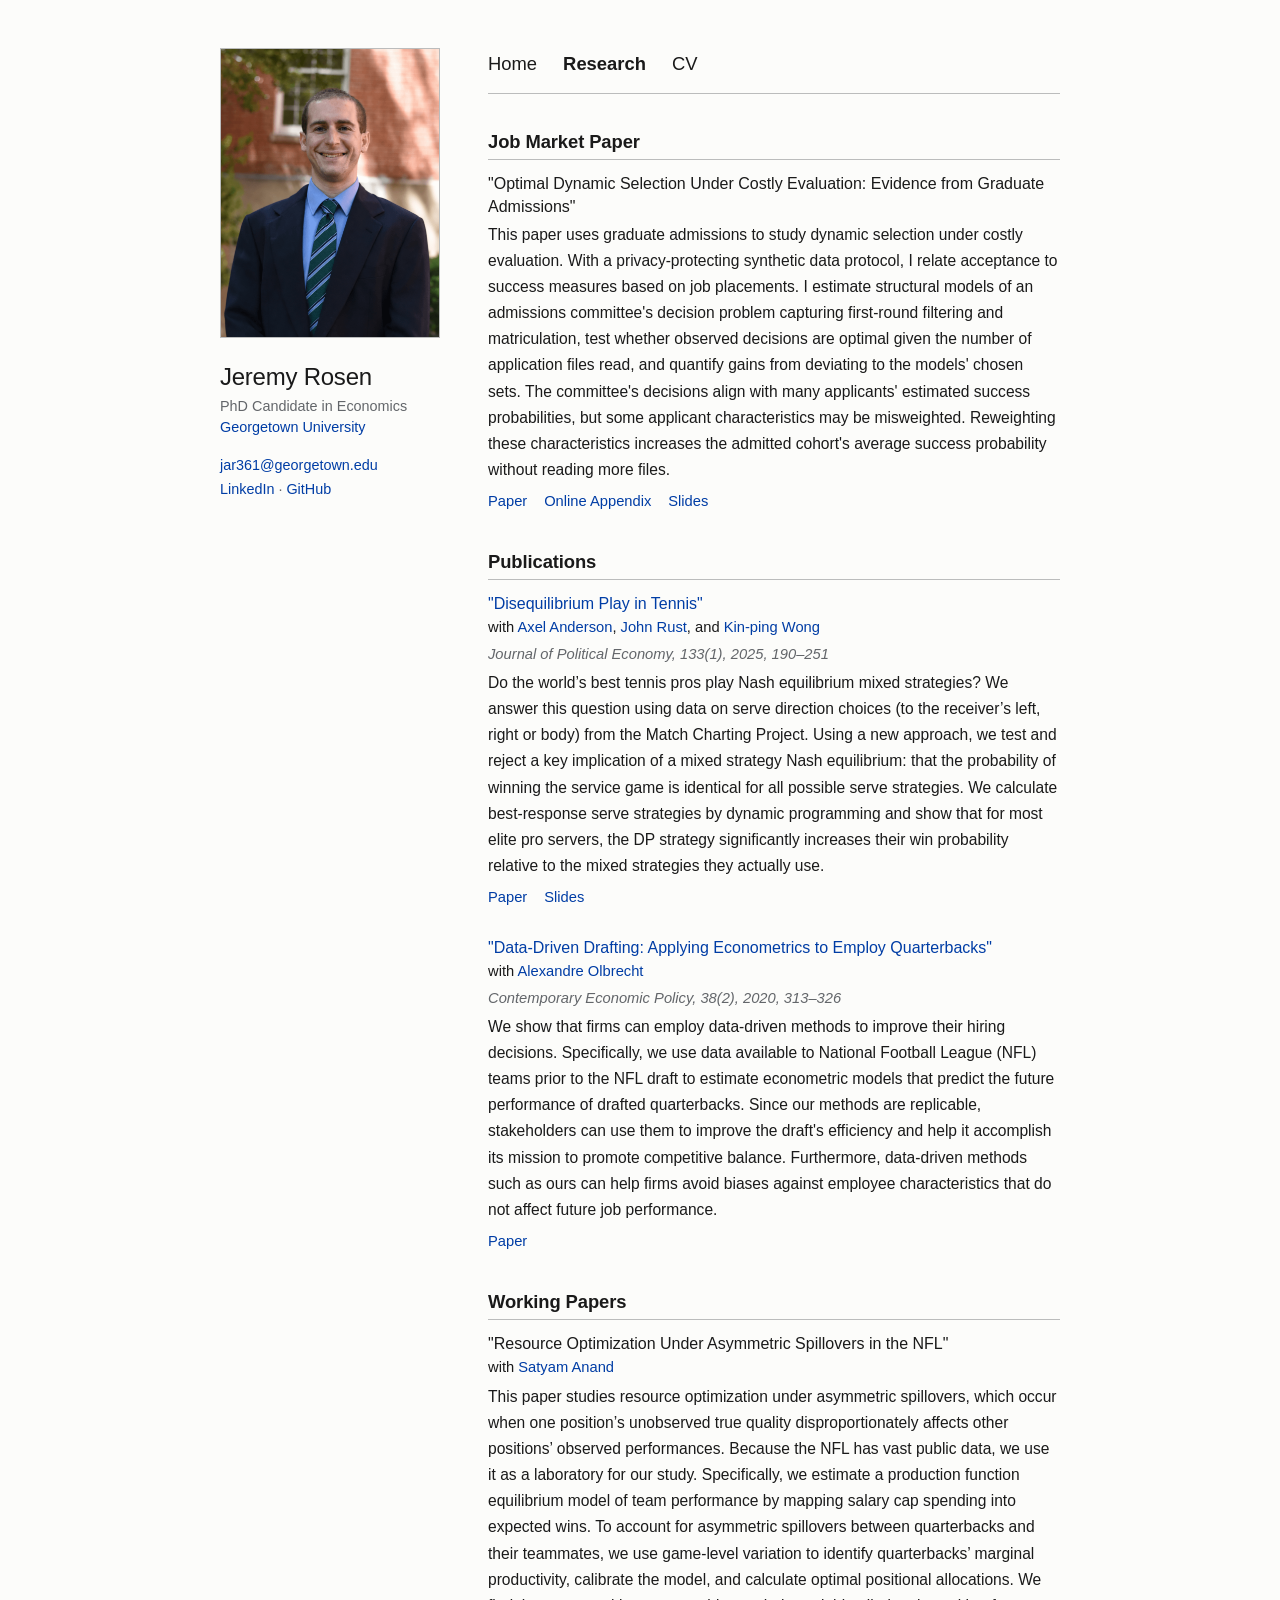
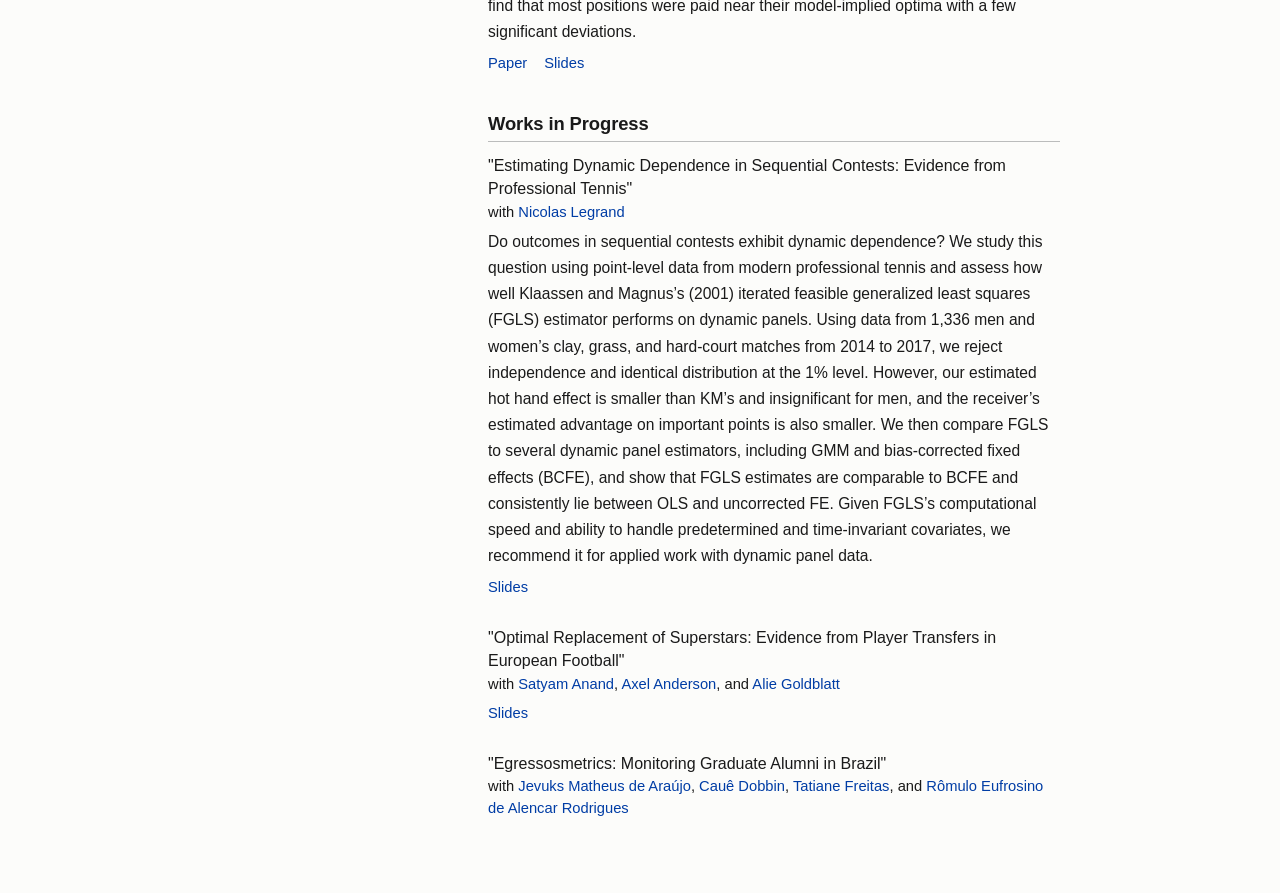
==== research.html @ 1e82fdbe "Update research.html" ====
<!DOCTYPE html>
<html lang="en">
<head>
    <meta charset="UTF-8">
    <meta name="viewport" content="width=device-width, initial-scale=1.0">

    <title>Research - Jeremy Rosen</title>
    <meta name="description" content="Research by Jeremy Rosen: job market paper, publications, working papers, and works in progress">
    <link rel="canonical" href="https://jeremyarosen.com/research.html">

    <meta property="og:type" content="website">
    <meta property="og:site_name" content="Jeremy A. Rosen">
    <meta property="og:title" content="Research - Jeremy Rosen">
    <meta property="og:description" content="Research by Jeremy Rosen: job market paper, publications, working papers, and works in progress">
    <meta property="og:url" content="https://jeremyarosen.com/research.html">
    <meta property="og:image" content="https://jeremyarosen.com/photo.png">

    <meta name="twitter:card" content="summary">
    <meta name="twitter:title" content="Research - Jeremy Rosen">
    <meta name="twitter:description" content="Research by Jeremy Rosen: job market paper, publications, working papers, and works in progress">
    <meta name="twitter:image" content="https://jeremyarosen.com/photo.png">

    <link rel="icon" href="/favicon.ico" sizes="any">
    <link rel="icon" type="image/png" sizes="512x512" href="/android-chrome-512x512.png">
    <link rel="icon" type="image/png" sizes="192x192" href="/android-chrome-192x192.png">
    <link rel="icon" type="image/png" sizes="32x32" href="/favicon-32x32.png">
    <link rel="icon" type="image/png" sizes="16x16" href="/favicon-16x16.png">
    <link rel="apple-touch-icon" sizes="180x180" href="/apple-touch-icon.png">
    <link rel="manifest" href="/site.webmanifest">
    <meta name="theme-color" content="#003DA5">

    <link rel="stylesheet" href="style.css">
</head>
<body>

<div class="wrapper">

    <!-- ═══ Sidebar ═══ -->
    <div class="sidebar">
        <img src="photo.png" alt="Jeremy Rosen">
        <div class="sidebar-text">
            <h1>Jeremy Rosen</h1>
            <div class="affiliation">
                PhD Candidate in Economics<br>
                <a href="https://econ.georgetown.edu/">Georgetown University</a>
            </div>
            <div class="contact">
                <a href="mailto:jar361@georgetown.edu">jar361@georgetown.edu</a><br>
                <a href="https://www.linkedin.com/in/jeremy-rosen/">LinkedIn</a> · <a href="https://github.com/JRTennis">GitHub</a>
            </div>
        </div>
    </div>

    <!-- ═══ Content ═══ -->
    <div class="content">

        <nav class="content-nav">
            <a href="index.html">Home</a>
            <a href="research.html" class="active">Research</a>
            <a href="cv.pdf">CV</a>
        </nav>

        <!-- Job Market Paper -->
        <h2>Job Market Paper</h2>
        <div class="paper">
            <div class="paper-title">"Optimal Dynamic Selection Under Costly Evaluation: Evidence from Graduate Admissions"</div>
            <p class="abstract">
                This paper uses graduate admissions to study dynamic selection under costly evaluation.
                With a privacy-protecting synthetic data protocol, I relate acceptance to success measures based on job placements.
                I estimate structural models of an admissions committee's decision problem capturing first-round filtering and matriculation, test whether observed decisions are optimal given the number of application files read, and quantify gains from deviating to the models' chosen sets.
                The committee's decisions align with many applicants' estimated success probabilities, but some applicant characteristics may be misweighted.
                Reweighting these characteristics increases the admitted cohort's average success probability without reading more files.
            </p>
            <div class="links">
                <a href="https://jeremyarosen.com/papers/grad_admissions_paper.pdf">Paper</a>
                <a href="https://jeremyarosen.com/papers/grad_admissions_online_appendix.pdf">Online Appendix</a>
                <a href="https://jeremyarosen.com/papers/grad_admissions_presentation.pdf">Slides</a>
            </div>
        </div>

        <!-- Publications -->
        <h2>Publications</h2>

        <div class="paper">
            <div class="paper-title"><a href="https://www.journals.uchicago.edu/doi/10.1086/732529">"Disequilibrium Play in Tennis"</a></div>
            <div class="coauthors">with <a href="https://sites.google.com/view/axel-anderson">Axel Anderson</a>, <a href="https://editorialexpress.com/jrust/">John Rust</a>, and <a href="https://kpjwong.weebly.com/">Kin-ping Wong</a></div>
            <div class="venue">Journal of Political Economy, 133(1), 2025, 190–251</div>
            <p class="abstract">
                Do the world’s best tennis pros play Nash equilibrium mixed strategies? We answer this
question using data on serve direction choices (to the receiver’s left, right or body) from
the Match Charting Project. Using a new approach, we test and reject a key implication
of a mixed strategy Nash equilibrium: that the probability of winning the service game is
identical for all possible serve strategies. We calculate best-response serve strategies by
dynamic programming and show that for most elite pro servers, the DP strategy significantly
increases their win probability relative to the mixed strategies they actually use.
            </p>
            <div class="links"><a href="https://jeremyarosen.com/papers/disequilibrium_play_in_tennis_full.pdf">Paper</a> <a href="https://jeremyarosen.com/papers/jeremyr_slides.pdf">Slides</a></div>
        </div>

        <div class="paper">
            <div class="paper-title"><a href="https://onlinelibrary.wiley.com/doi/abs/10.1111/coep.12454">"Data-Driven Drafting: Applying Econometrics to Employ Quarterbacks"</a></div>
            <div class="coauthors">with <a href="https://www.ramapo.edu/asb/faculty/alexandre-olbrecht/">Alexandre Olbrecht</a></div>
            <div class="venue">Contemporary Economic Policy, 38(2), 2020, 313–326</div>
            <p class="abstract">
                We show that firms can employ data-driven methods to improve their hiring
decisions. Specifically, we use data available to National Football League (NFL) teams
prior to the NFL draft to estimate econometric models that predict the future performance
of drafted quarterbacks. Since our methods are replicable, stakeholders can use them to
improve the draft's efficiency and help it accomplish its mission to promote competitive
balance. Furthermore, data-driven methods such as ours can help firms avoid biases
against employee characteristics that do not affect future job performance.
            </p>
            <div class="links"><a href="https://jeremyarosen.com/papers/rosen_olbrecht_2019_full.pdf">Paper</a></div>
        </div>

        <!-- Working Papers -->
        <h2>Working Papers</h2>

        <div class="paper">
            <div class="paper-title">"Resource Optimization Under Asymmetric Spillovers in the NFL"</div>
            <div class="coauthors">with <a href="https://gufaculty360.georgetown.edu/s/contact/0031Q00002aaInaQAE/satyam-anand">Satyam Anand</a></div>
            <p class="abstract">
                This paper studies resource optimization under asymmetric spillovers, which occur when one
position’s unobserved true quality disproportionately affects other positions’ observed performances. Because the NFL has vast public data, we use it as a laboratory for our study. Specifically, we estimate a production function equilibrium model of team performance by mapping
salary cap spending into expected wins. To account for asymmetric spillovers between quarterbacks and their teammates, we use game-level variation to identify quarterbacks’ marginal
productivity, calibrate the model, and calculate optimal positional allocations. We find that
most positions were paid near their model-implied optima with a few significant deviations.
            </p>
            <div class="links"><a href="https://jeremyarosen.com/papers/asymmetric_spillovers_paper.pdf">Paper</a> <a href="https://jeremyarosen.com/papers/asymmetric_spillovers_presentation.pdf">Slides</a></div>
        </div>

        <!-- Works in Progress -->
        <h2>Works in Progress</h2>

        <div class="paper">
            <div class="paper-title">"Estimating Dynamic Dependence in Sequential Contests: Evidence from Professional Tennis"</div>
            <div class="coauthors">with <a href="https://sites.google.com/view/nicolaslegrand/home?authuser=0">Nicolas Legrand</a></div>
            <p class="abstract">
                Do outcomes in sequential contests exhibit dynamic dependence? We study this question using point-level data from modern professional tennis and assess how well Klaassen and Magnus’s (2001) iterated feasible generalized least squares (FGLS) estimator performs on dynamic panels. Using data from 1,336 men and women’s clay, grass, and hard-court matches
from 2014 to 2017, we reject independence and identical distribution at the 1% level. However, our estimated hot hand effect is smaller than KM’s and insignificant for men, and the
receiver’s estimated advantage on important points is also smaller. We then compare FGLS to
several dynamic panel estimators, including GMM and bias-corrected fixed effects (BCFE),
and show that FGLS estimates are comparable to BCFE and consistently lie between OLS
and uncorrected FE. Given FGLS’s computational speed and ability to handle predetermined
and time-invariant covariates, we recommend it for applied work with dynamic panel data.
            </p>
            <div class="links"><a href="https://jeremyarosen.com/papers/hot_hand_presentation.pdf">Slides</a></div>
        </div>

        <div class="paper">
            <div class="paper-title">"Optimal Replacement of Superstars: Evidence from Player Transfers in European Football"</div>
            <div class="coauthors">with <a href="https://gufaculty360.georgetown.edu/s/contact/0031Q00002aaInaQAE/satyam-anand">Satyam Anand</a>, <a href="https://sites.google.com/view/axel-anderson">Axel Anderson</a>, and <a href="https://www.linkedin.com/in/alie-goldblatt-bb7a6a184/">Alie Goldblatt</a></div>
            <div class="links"><a href="https://jeremyarosen.com/papers/soccer_slides.pdf">Slides</a></div>
        </div>

        <div class="paper">
            <div class="paper-title">"Egressosmetrics: Monitoring Graduate Alumni in Brazil"</div>
            <div class="coauthors">with <a href="https://sites.google.com/academico.ufpb.br/prof-jevuks-araujo?usp=sharing">Jevuks Matheus de Araújo</a>, <a href="https://cauedobbin.com/">Cauê Dobbin</a>, <a href="https://sites.google.com/urca.br/prof-tatiane-freitas/presentation?authuser=0">Tatiane Freitas</a>, and <a href="http://lattes.cnpq.br/4922472733802502">Rômulo Eufrosino de Alencar Rodrigues</a></div>
        </div>

    </div>

</div>

</body>
</html>
---- style.css ----
/*
 * ─── CUSTOMIZE: Main settings ───
 */
:root {
    --link-color: #003DA5;        /* Georgetown Pantone 293 */
    --link-hover: #003DA5;
    --text-color: #1A1A1A;        
    --text-light: #1A1A1A;        
    --text-muted: #63666A;        /* Georgetown Cool Gray 10 */
    --border: #BBBCBC;            /* Georgetown Cool Gray 4 */
    --bg: #FCFCFA;                /* Georgetown Pantone 7527,  10% tint */
    --sidebar-width: 220px;
    --content-max: 620px;
    --gap: 3rem;
}

* { margin: 0; padding: 0; box-sizing: border-box; }

body {
    font-family: -apple-system, BlinkMacSystemFont, "Segoe UI", Roboto, "Helvetica Neue", Arial, sans-serif;
    font-size: 1rem;
    line-height: 1.72;
    color: var(--text-color);
    background: var(--bg);
    -webkit-font-smoothing: antialiased;
}

a {
    color: var(--link-color);
    text-decoration: none;
    border-bottom: 1px solid transparent;
    transition: border-color 0.15s ease;
}

a:hover {
    border-bottom-color: var(--link-color);
    color: var(--link-hover);
}

/* ─── Layout: sidebar + content ─── */
.wrapper {
    display: flex;
    gap: var(--gap);
    max-width: calc(var(--sidebar-width) + var(--gap) + var(--content-max));
    margin: 3rem auto;
    padding: 0 1.5rem;
}

/* ─── Sidebar ─── */
.sidebar {
    width: var(--sidebar-width);
    flex-shrink: 0;
    position: sticky;
    top: 2rem;
    align-self: flex-start;
}

.sidebar img {
    width: 100%;
    height: auto;
    border: 1px solid var(--border);
    margin-bottom: 1rem;
}

.sidebar h1 {
    font-size: 1.5rem;
    font-weight: normal;
    line-height: 1.25;
    margin-bottom: 0.25rem;
    letter-spacing: -0.01em;
}

.sidebar .affiliation {
    font-size: 0.9rem;
    color: var(--text-muted);
    margin-bottom: 1rem;
    line-height: 1.45;
}

.sidebar .contact {
    font-size: 0.9rem;
    color: var(--text-muted);
    line-height: 1.65;
    margin-bottom: 0;
}

.sidebar .contact a {
    border-bottom: none;
}

.sidebar .contact a:hover {
    border-bottom: 1px solid var(--link-color);
}

/* ─── Main content ─── */
.content {
    flex: 1;
    max-width: var(--content-max);
    min-width: 0;
}

/* ─── Content navigation ─── */
.content-nav {
    border-bottom: 1px solid var(--border);
    padding-bottom: 0.85rem;
    margin-bottom: 1.6rem;
}

.content-nav a {
    display: inline-block;
    margin-right: 1.35rem;
    font-size: 1.15rem;
    color: var(--text-light);
    border-bottom: none;
    transition: color 0.15s ease;
}

.content-nav a:hover {
    color: var(--link-color);
}

.content-nav a.active {
    color: var(--text-color);
    font-weight: bold;
}

.content-nav a:last-child {
    margin-right: 0;
}

/* ─── Section headings ─── */
.content h2 {
    font-size: 1.15rem;
    font-weight: bold;
    margin-top: 2.25rem;
    margin-bottom: 0.75rem;
    padding-bottom: 0.3rem;
    border-bottom: 1px solid var(--border);
    letter-spacing: -0.005em;
    line-height: 1.3;
}

.content h2:first-child {
    margin-top: 0;
}

/* ─── Intro text (home page) ─── */
.intro {
    font-size: 1rem;
    line-height: 1.78;
    color: var(--text-color);
}

.intro p {
    margin-bottom: 1.25rem;
}

.intro p:last-child {
    margin-bottom: 0;
}

/* ─── Papers ─── */
.paper {
    margin-bottom: 1.6rem;
}

.paper-title {
    font-weight: normal;
    font-size: 1rem;
    line-height: 1.45;
    margin-bottom: 0.1rem;
}

.paper .coauthors {
    font-size: 0.92rem;
    color: var(--text-light);
    margin-bottom: 0.35rem;
    line-height: 1.45;
}

.paper .venue {
    font-size: 0.92rem;
    color: var(--text-muted);
    font-style: italic;
    margin-bottom: 0.3rem;
    line-height: 1.45;
}

.paper .abstract {
    font-size: 0.975rem;
    color: var(--text-color);
    line-height: 1.68;
    margin-top: 0.2rem;
}

.paper .links {
    font-size: 0.92rem;
    margin-top: 0.35rem;
}

.paper .links a {
    margin-right: 0.8rem;
}

.paper .links a:last-child {
    margin-right: 0;
}

/* ─── Footer ─── */
.footer {
    font-size: 0.85rem;
    color: var(--text-muted);
    margin-top: 2.5rem;
    padding-top: 0.9rem;
    border-top: 1px solid var(--border);
}

/* ─── Mobile ─── */
@media (max-width: 700px) {
    .wrapper {
        flex-direction: column;
        gap: 1.5rem;
        margin: 1.5rem auto;
    }

    .sidebar {
        width: 100%;
        position: static;
        display: flex;
        flex-wrap: wrap;
        gap: 1rem;
        align-items: flex-start;
    }

    .sidebar img {
        width: 130px;
        margin-bottom: 0;
    }

    .sidebar .sidebar-text {
        flex: 1;
        min-width: 200px;
    }

    .content-nav {
        width: 100%;
        display: flex;
        gap: 1rem;
        flex-wrap: wrap;
        border-top: 1px solid var(--border);
        border-bottom: 1px solid var(--border);
        padding: 0.55rem 0;
        margin-bottom: 1.2rem;
    }

    .content-nav a {
        display: inline;
        margin-right: 0;
        font-size: 1.05rem;
    }
}
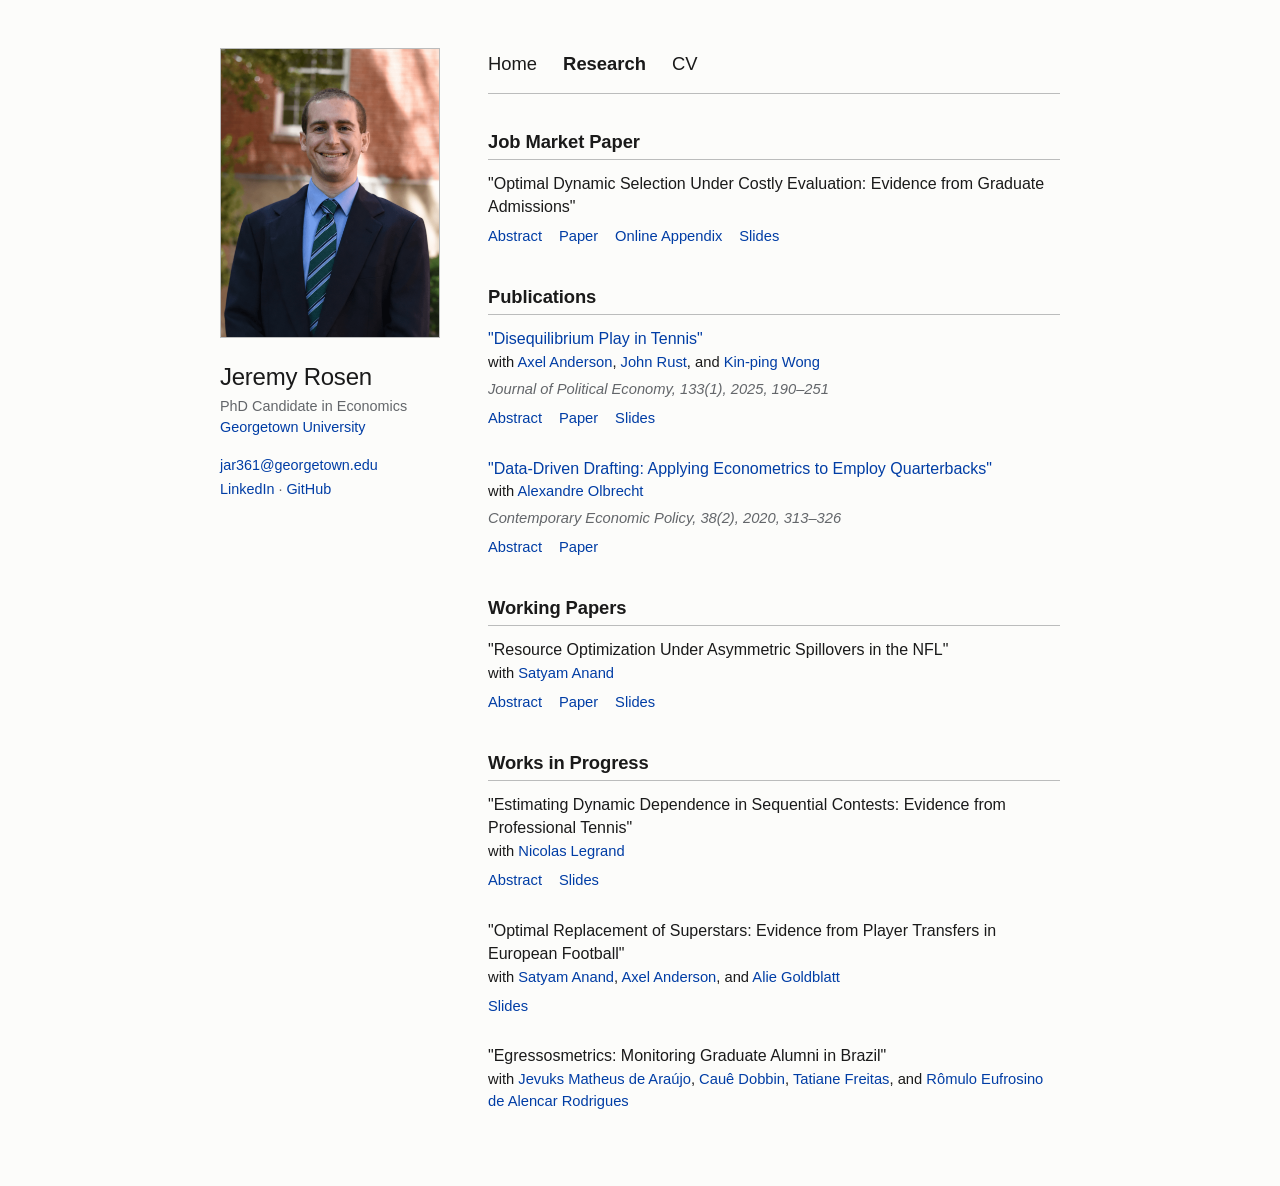
==== commit 6e266cbf: "Add files via upload" ====
--- a/research.html
+++ b/research.html
@@ -30,6 +30,14 @@
     <meta name="theme-color" content="#003DA5">
 
     <link rel="stylesheet" href="style.css">
+
+    <!-- Collapsible abstracts. Hidden only when JavaScript is available, so
+         the text still shows if scripts are blocked. Move to style.css if preferred. -->
+    <style>
+        .js .abstract { display: none; }
+        .js .abstract.is-open { display: block; }
+    </style>
+    <script>document.documentElement.classList.add('js');</script>
 </head>
 <body>
 
@@ -64,18 +72,19 @@
         <h2>Job Market Paper</h2>
         <div class="paper">
             <div class="paper-title">"Optimal Dynamic Selection Under Costly Evaluation: Evidence from Graduate Admissions"</div>
-            <p class="abstract">
+            <div class="links">
+                <a href="#jmp-abstract" class="abstract-toggle" aria-expanded="false" aria-controls="jmp-abstract">Abstract</a>
+                <a href="https://jeremyarosen.com/papers/grad_admissions_paper.pdf">Paper</a>
+                <a href="https://jeremyarosen.com/papers/grad_admissions_online_appendix.pdf">Online Appendix</a>
+                <a href="https://jeremyarosen.com/papers/grad_admissions_presentation.pdf">Slides</a>
+            </div>
+            <p class="abstract" id="jmp-abstract">
                 This paper uses graduate admissions to study dynamic selection under costly evaluation.
                 With a privacy-protecting synthetic data protocol, I relate acceptance to success measures based on job placements.
                 I estimate structural models of an admissions committee's decision problem capturing first-round filtering and matriculation, test whether observed decisions are optimal given the number of application files read, and quantify gains from deviating to the models' chosen sets.
                 The committee's decisions align with many applicants' estimated success probabilities, but some applicant characteristics may be misweighted.
                 Reweighting these characteristics increases the admitted cohort's average success probability without reading more files.
             </p>
-            <div class="links">
-                <a href="https://jeremyarosen.com/papers/grad_admissions_paper.pdf">Paper</a>
-                <a href="https://jeremyarosen.com/papers/grad_admissions_online_appendix.pdf">Online Appendix</a>
-                <a href="https://jeremyarosen.com/papers/grad_admissions_presentation.pdf">Slides</a>
-            </div>
         </div>
 
         <!-- Publications -->
@@ -85,7 +94,8 @@
             <div class="paper-title"><a href="https://www.journals.uchicago.edu/doi/10.1086/732529">"Disequilibrium Play in Tennis"</a></div>
             <div class="coauthors">with <a href="https://sites.google.com/view/axel-anderson">Axel Anderson</a>, <a href="https://editorialexpress.com/jrust/">John Rust</a>, and <a href="https://kpjwong.weebly.com/">Kin-ping Wong</a></div>
             <div class="venue">Journal of Political Economy, 133(1), 2025, 190–251</div>
-            <p class="abstract">
+            <div class="links"><a href="#tennis-abstract" class="abstract-toggle" aria-expanded="false" aria-controls="tennis-abstract">Abstract</a> <a href="https://jeremyarosen.com/papers/disequilibrium_play_in_tennis_full.pdf">Paper</a> <a href="https://jeremyarosen.com/papers/jeremyr_slides.pdf">Slides</a></div>
+            <p class="abstract" id="tennis-abstract">
                 Do the world’s best tennis pros play Nash equilibrium mixed strategies? We answer this
 question using data on serve direction choices (to the receiver’s left, right or body) from
 the Match Charting Project. Using a new approach, we test and reject a key implication
@@ -94,14 +104,14 @@
 dynamic programming and show that for most elite pro servers, the DP strategy significantly
 increases their win probability relative to the mixed strategies they actually use.
             </p>
-            <div class="links"><a href="https://jeremyarosen.com/papers/disequilibrium_play_in_tennis_full.pdf">Paper</a> <a href="https://jeremyarosen.com/papers/jeremyr_slides.pdf">Slides</a></div>
         </div>
 
         <div class="paper">
             <div class="paper-title"><a href="https://onlinelibrary.wiley.com/doi/abs/10.1111/coep.12454">"Data-Driven Drafting: Applying Econometrics to Employ Quarterbacks"</a></div>
             <div class="coauthors">with <a href="https://www.ramapo.edu/asb/faculty/alexandre-olbrecht/">Alexandre Olbrecht</a></div>
             <div class="venue">Contemporary Economic Policy, 38(2), 2020, 313–326</div>
-            <p class="abstract">
+            <div class="links"><a href="#drafting-abstract" class="abstract-toggle" aria-expanded="false" aria-controls="drafting-abstract">Abstract</a> <a href="https://jeremyarosen.com/papers/rosen_olbrecht_2019_full.pdf">Paper</a></div>
+            <p class="abstract" id="drafting-abstract">
                 We show that firms can employ data-driven methods to improve their hiring
 decisions. Specifically, we use data available to National Football League (NFL) teams
 prior to the NFL draft to estimate econometric models that predict the future performance
@@ -110,7 +120,6 @@
 balance. Furthermore, data-driven methods such as ours can help firms avoid biases
 against employee characteristics that do not affect future job performance.
             </p>
-            <div class="links"><a href="https://jeremyarosen.com/papers/rosen_olbrecht_2019_full.pdf">Paper</a></div>
         </div>
 
         <!-- Working Papers -->
@@ -119,14 +128,14 @@
         <div class="paper">
             <div class="paper-title">"Resource Optimization Under Asymmetric Spillovers in the NFL"</div>
             <div class="coauthors">with <a href="https://gufaculty360.georgetown.edu/s/contact/0031Q00002aaInaQAE/satyam-anand">Satyam Anand</a></div>
-            <p class="abstract">
+            <div class="links"><a href="#spillovers-abstract" class="abstract-toggle" aria-expanded="false" aria-controls="spillovers-abstract">Abstract</a> <a href="https://jeremyarosen.com/papers/asymmetric_spillovers_paper.pdf">Paper</a> <a href="https://jeremyarosen.com/papers/asymmetric_spillovers_presentation.pdf">Slides</a></div>
+            <p class="abstract" id="spillovers-abstract">
                 This paper studies resource optimization under asymmetric spillovers, which occur when one
 position’s unobserved true quality disproportionately affects other positions’ observed performances. Because the NFL has vast public data, we use it as a laboratory for our study. Specifically, we estimate a production function equilibrium model of team performance by mapping
 salary cap spending into expected wins. To account for asymmetric spillovers between quarterbacks and their teammates, we use game-level variation to identify quarterbacks’ marginal
 productivity, calibrate the model, and calculate optimal positional allocations. We find that
 most positions were paid near their model-implied optima with a few significant deviations.
             </p>
-            <div class="links"><a href="https://jeremyarosen.com/papers/asymmetric_spillovers_paper.pdf">Paper</a> <a href="https://jeremyarosen.com/papers/asymmetric_spillovers_presentation.pdf">Slides</a></div>
         </div>
 
         <!-- Works in Progress -->
@@ -135,7 +144,8 @@
         <div class="paper">
             <div class="paper-title">"Estimating Dynamic Dependence in Sequential Contests: Evidence from Professional Tennis"</div>
             <div class="coauthors">with <a href="https://sites.google.com/view/nicolaslegrand/home?authuser=0">Nicolas Legrand</a></div>
-            <p class="abstract">
+            <div class="links"><a href="#hot-hand-abstract" class="abstract-toggle" aria-expanded="false" aria-controls="hot-hand-abstract">Abstract</a> <a href="https://jeremyarosen.com/papers/hot_hand_presentation.pdf">Slides</a></div>
+            <p class="abstract" id="hot-hand-abstract">
                 Do outcomes in sequential contests exhibit dynamic dependence? We study this question using point-level data from modern professional tennis and assess how well Klaassen and Magnus’s (2001) iterated feasible generalized least squares (FGLS) estimator performs on dynamic panels. Using data from 1,336 men and women’s clay, grass, and hard-court matches
 from 2014 to 2017, we reject independence and identical distribution at the 1% level. However, our estimated hot hand effect is smaller than KM’s and insignificant for men, and the
 receiver’s estimated advantage on important points is also smaller. We then compare FGLS to
@@ -144,7 +154,6 @@
 and uncorrected FE. Given FGLS’s computational speed and ability to handle predetermined
 and time-invariant covariates, we recommend it for applied work with dynamic panel data.
             </p>
-            <div class="links"><a href="https://jeremyarosen.com/papers/hot_hand_presentation.pdf">Slides</a></div>
         </div>
 
         <div class="paper">
@@ -162,5 +171,18 @@
 
 </div>
 
+<script>
+    // "Abstract" links open and close the abstract directly below the link row.
+    document.addEventListener('click', function (e) {
+        var toggle = e.target.closest('.abstract-toggle');
+        if (!toggle) return;
+        e.preventDefault();
+        var abstract = document.getElementById(toggle.getAttribute('aria-controls'));
+        if (!abstract) return;
+        var open = abstract.classList.toggle('is-open');
+        toggle.setAttribute('aria-expanded', open ? 'true' : 'false');
+    });
+</script>
+
 </body>
 </html>
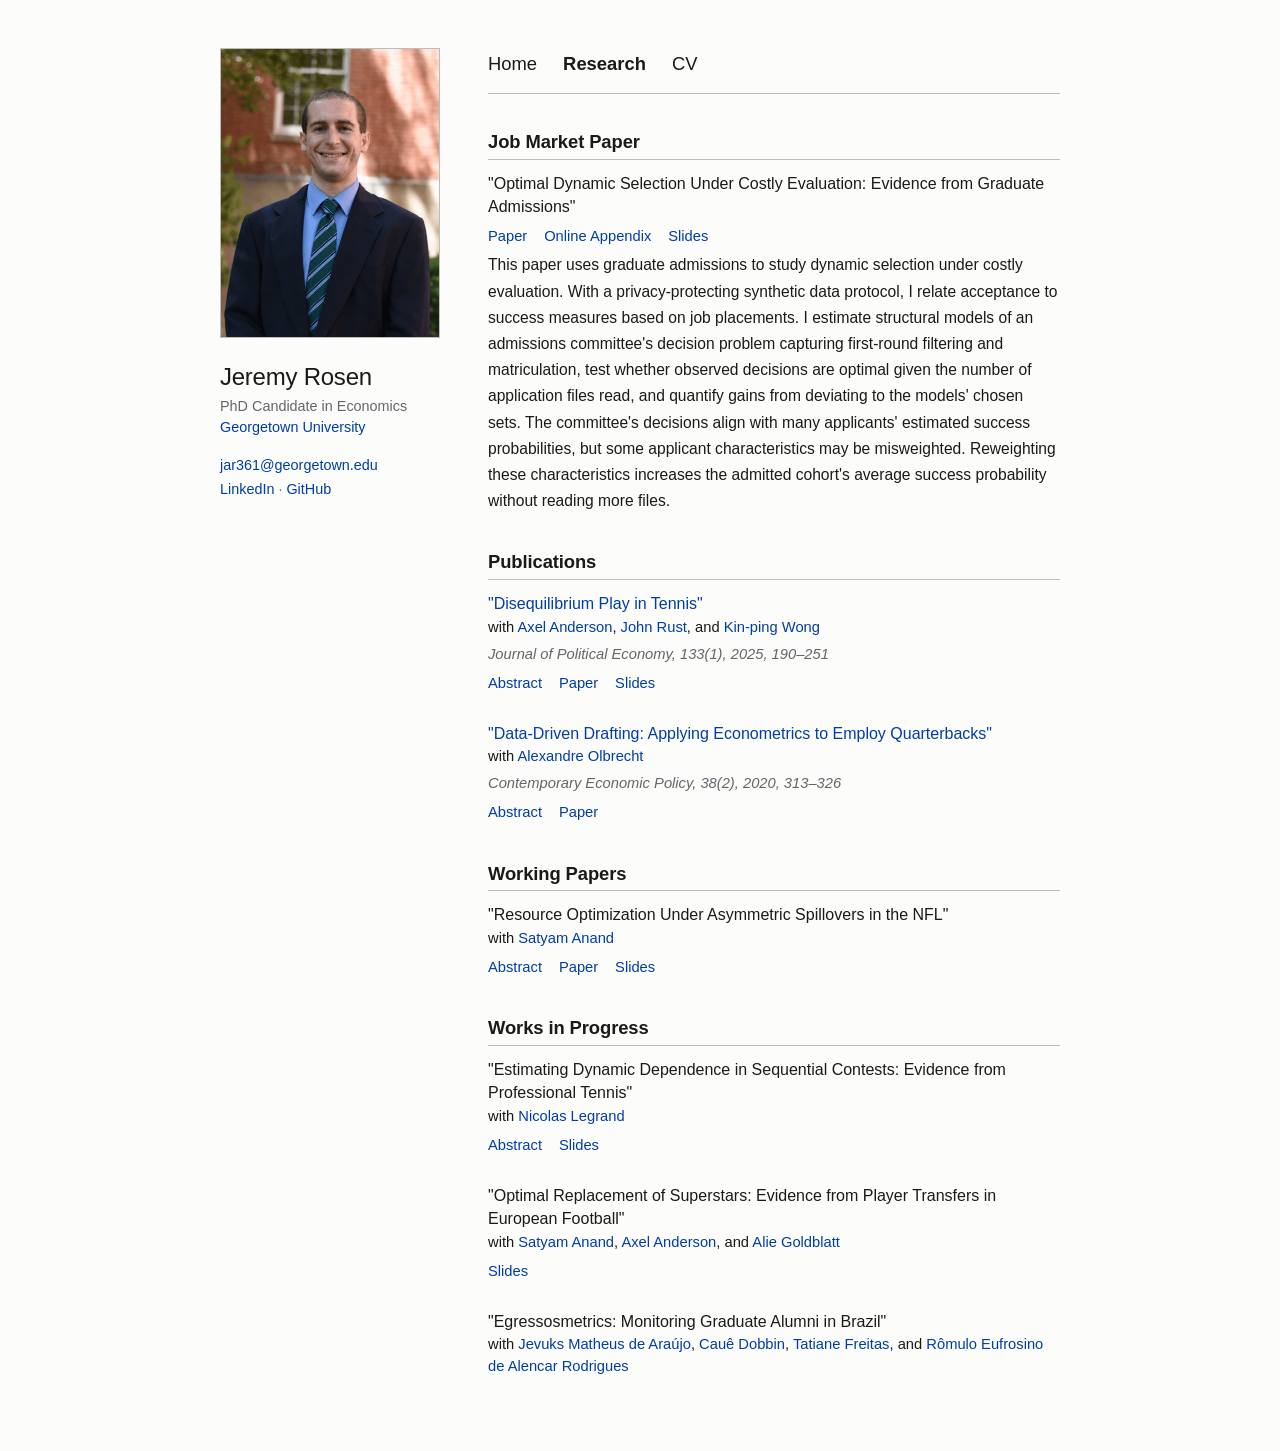
==== commit eafccb38: "Update research.html" ====
--- a/research.html
+++ b/research.html
@@ -73,12 +73,11 @@
         <div class="paper">
             <div class="paper-title">"Optimal Dynamic Selection Under Costly Evaluation: Evidence from Graduate Admissions"</div>
             <div class="links">
-                <a href="#jmp-abstract" class="abstract-toggle" aria-expanded="false" aria-controls="jmp-abstract">Abstract</a>
                 <a href="https://jeremyarosen.com/papers/grad_admissions_paper.pdf">Paper</a>
                 <a href="https://jeremyarosen.com/papers/grad_admissions_online_appendix.pdf">Online Appendix</a>
                 <a href="https://jeremyarosen.com/papers/grad_admissions_presentation.pdf">Slides</a>
             </div>
-            <p class="abstract" id="jmp-abstract">
+            <p class="abstract is-open">
                 This paper uses graduate admissions to study dynamic selection under costly evaluation.
                 With a privacy-protecting synthetic data protocol, I relate acceptance to success measures based on job placements.
                 I estimate structural models of an admissions committee's decision problem capturing first-round filtering and matriculation, test whether observed decisions are optimal given the number of application files read, and quantify gains from deviating to the models' chosen sets.
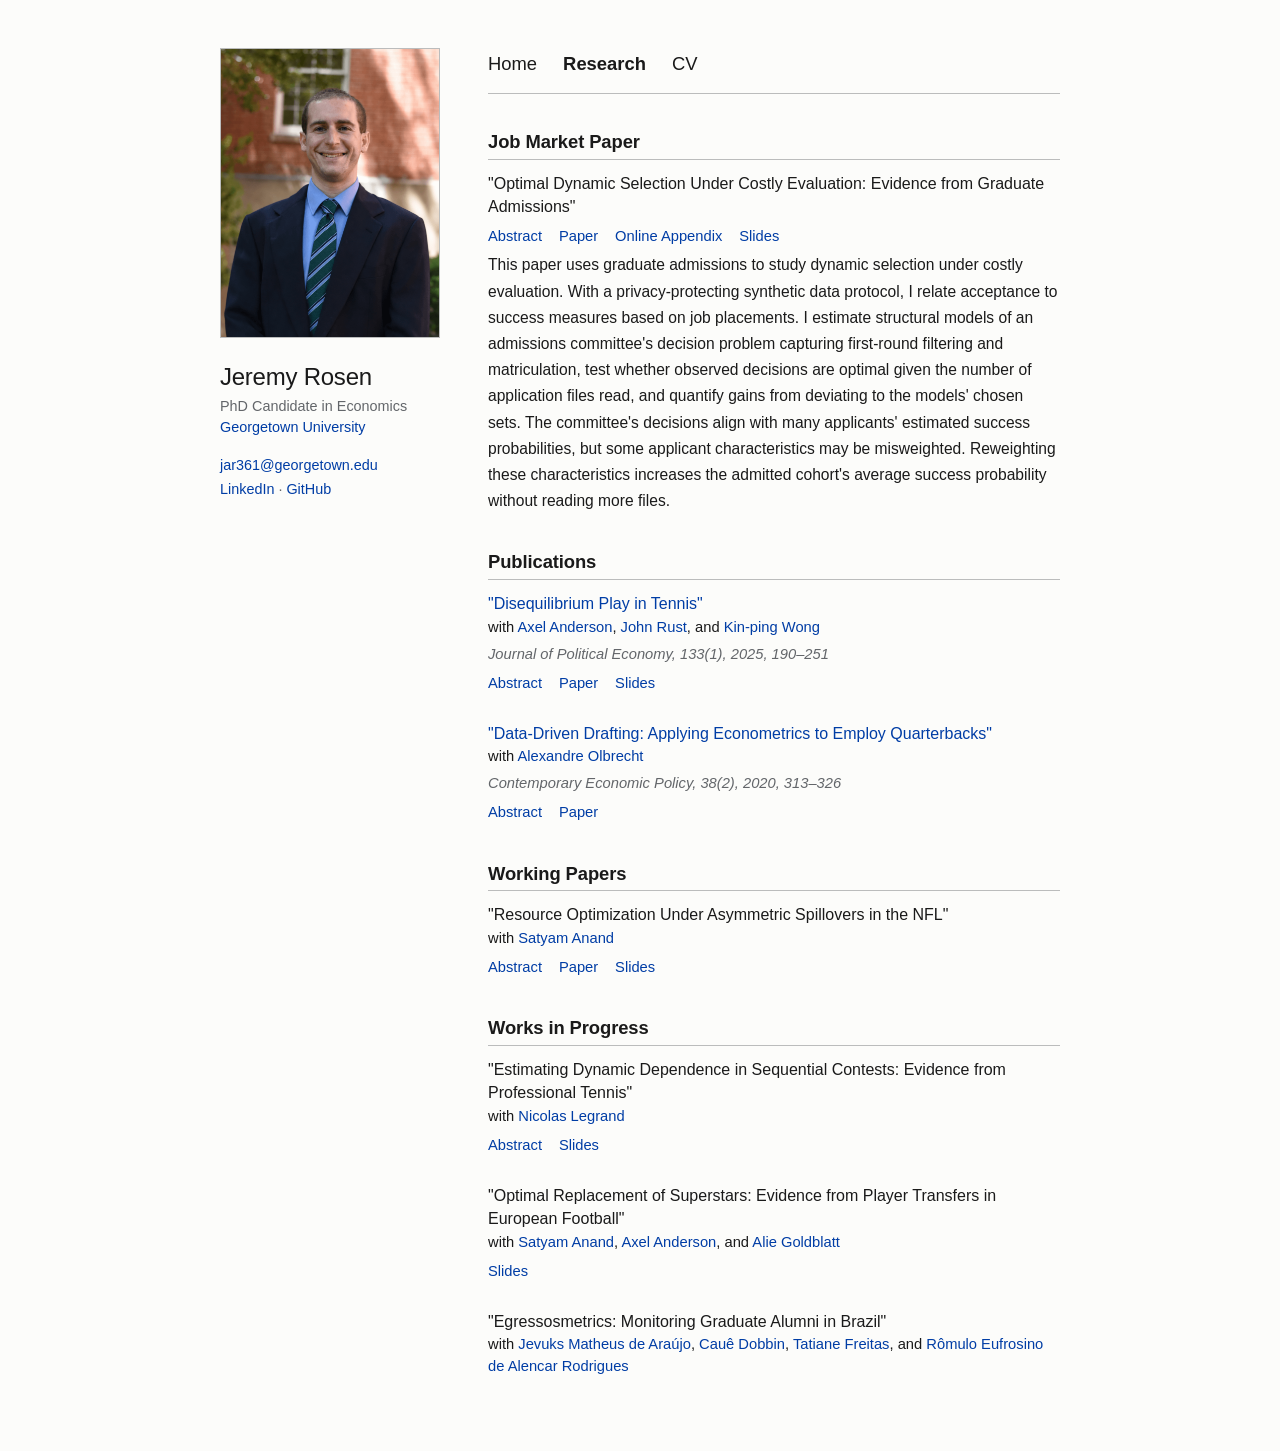
==== commit cc7b4870: "Update research.html" ====
--- a/research.html
+++ b/research.html
@@ -73,11 +73,12 @@
         <div class="paper">
             <div class="paper-title">"Optimal Dynamic Selection Under Costly Evaluation: Evidence from Graduate Admissions"</div>
             <div class="links">
+                <a href="#jmp-abstract" class="abstract-toggle" aria-expanded="true" aria-controls="jmp-abstract">Abstract</a>
                 <a href="https://jeremyarosen.com/papers/grad_admissions_paper.pdf">Paper</a>
                 <a href="https://jeremyarosen.com/papers/grad_admissions_online_appendix.pdf">Online Appendix</a>
                 <a href="https://jeremyarosen.com/papers/grad_admissions_presentation.pdf">Slides</a>
             </div>
-            <p class="abstract is-open">
+            <p class="abstract is-open" id="jmp-abstract">
                 This paper uses graduate admissions to study dynamic selection under costly evaluation.
                 With a privacy-protecting synthetic data protocol, I relate acceptance to success measures based on job placements.
                 I estimate structural models of an admissions committee's decision problem capturing first-round filtering and matriculation, test whether observed decisions are optimal given the number of application files read, and quantify gains from deviating to the models' chosen sets.
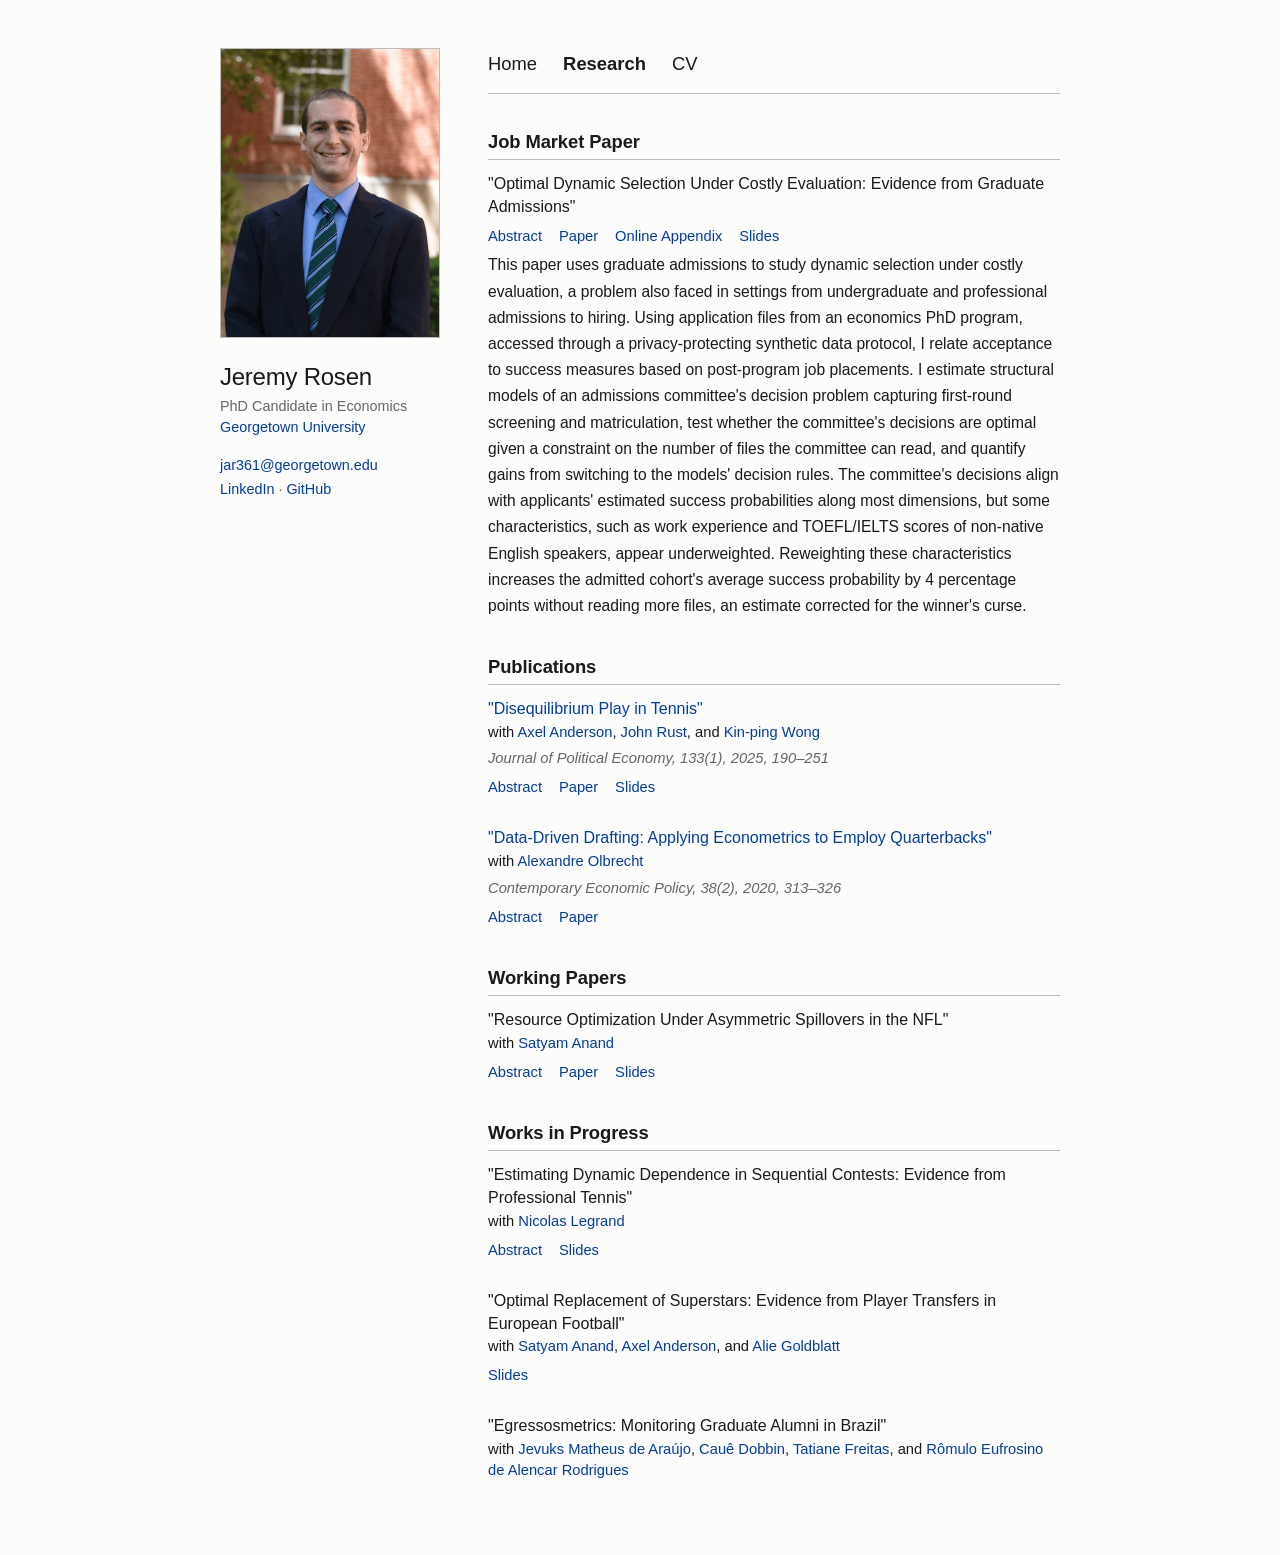
==== commit a834b7ea: "Update research.html" ====
--- a/research.html
+++ b/research.html
@@ -79,11 +79,11 @@
                 <a href="https://jeremyarosen.com/papers/grad_admissions_presentation.pdf">Slides</a>
             </div>
             <p class="abstract is-open" id="jmp-abstract">
-                This paper uses graduate admissions to study dynamic selection under costly evaluation.
-                With a privacy-protecting synthetic data protocol, I relate acceptance to success measures based on job placements.
-                I estimate structural models of an admissions committee's decision problem capturing first-round filtering and matriculation, test whether observed decisions are optimal given the number of application files read, and quantify gains from deviating to the models' chosen sets.
-                The committee's decisions align with many applicants' estimated success probabilities, but some applicant characteristics may be misweighted.
-                Reweighting these characteristics increases the admitted cohort's average success probability without reading more files.
+                This paper uses graduate admissions to study dynamic selection under costly evaluation, a problem also faced in settings from undergraduate and professional admissions to hiring.
+                Using application files from an economics PhD program, accessed through a privacy-protecting synthetic data protocol, I relate acceptance to success measures based on post-program job placements.
+                I estimate structural models of an admissions committee's decision problem capturing first-round screening and matriculation, test whether the committee's decisions are optimal given a constraint on the number of files the committee can read, and quantify gains from switching to the models' decision rules.
+                The committee's decisions align with applicants' estimated success probabilities along most dimensions, but some characteristics, such as work experience and TOEFL/IELTS scores of non-native English speakers, appear underweighted.
+                Reweighting these characteristics increases the admitted cohort's average success probability by 4 percentage points without reading more files, an estimate corrected for the winner's curse.
             </p>
         </div>
 
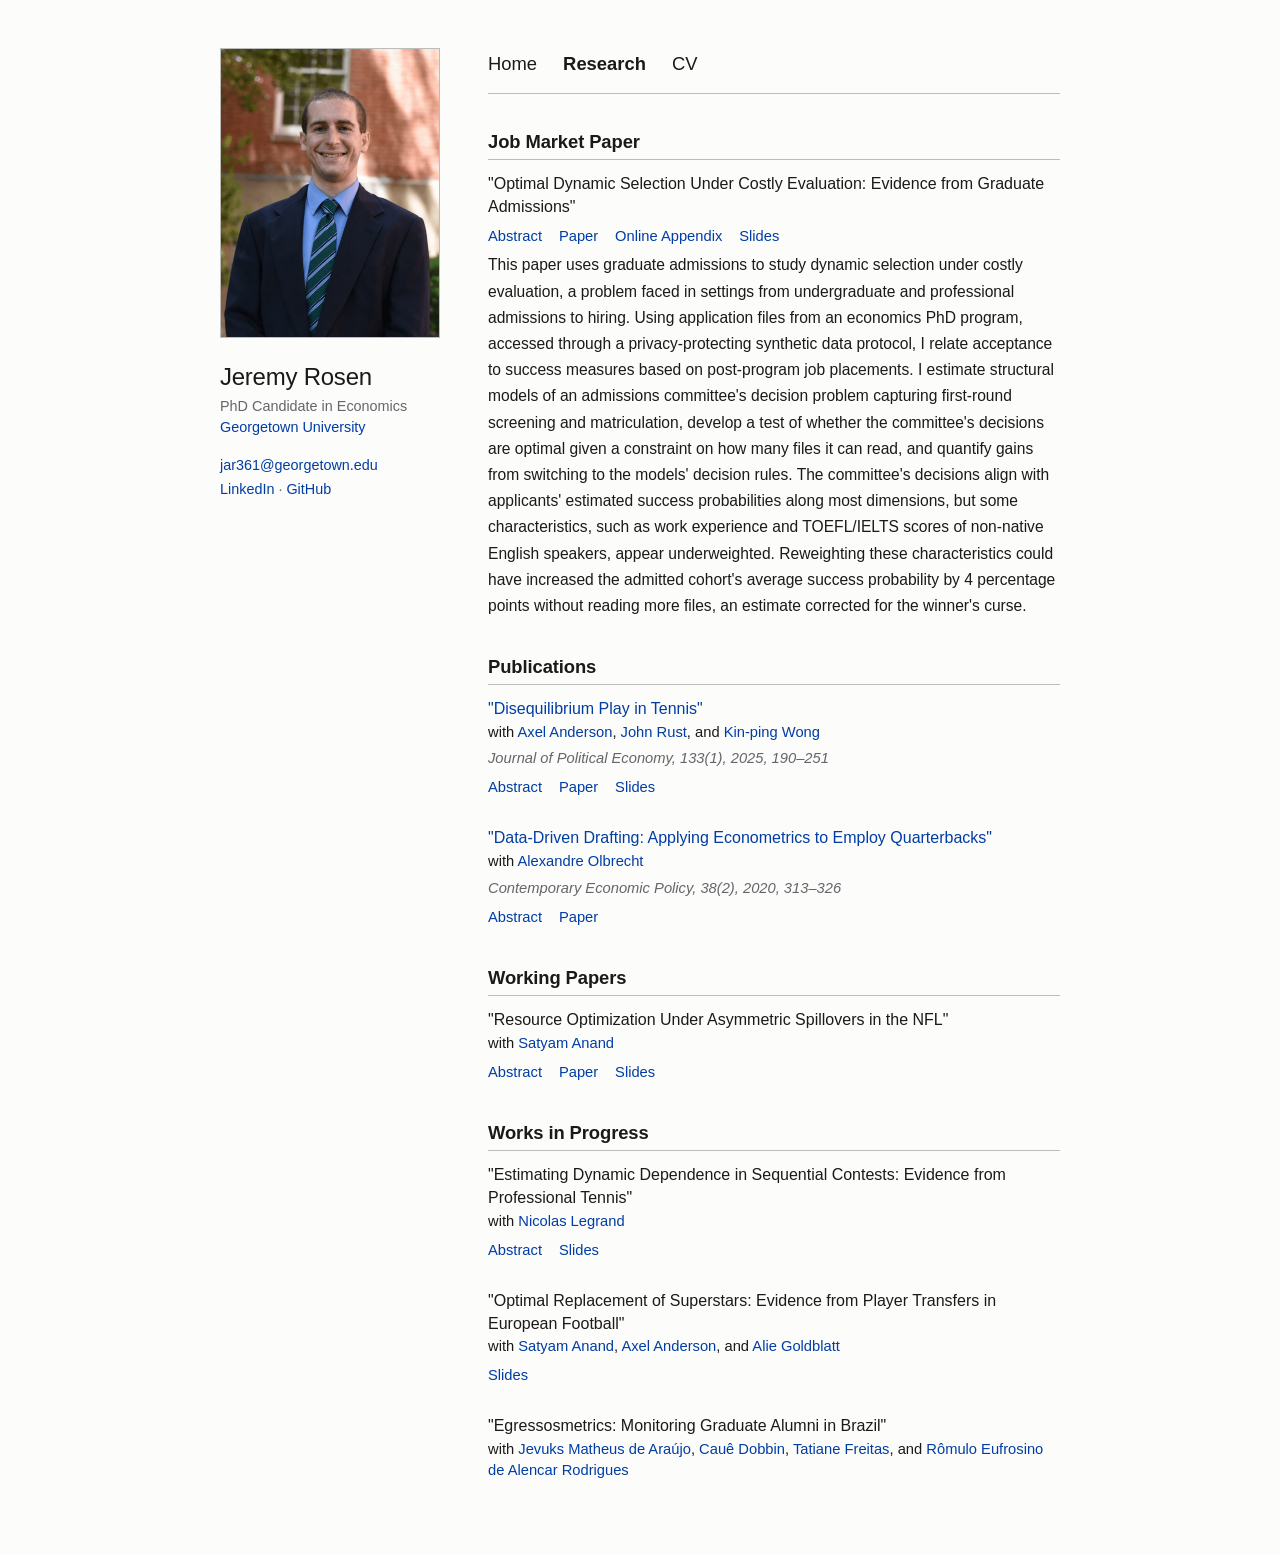
==== commit fcba863a: "Update research.html" ====
--- a/research.html
+++ b/research.html
@@ -79,11 +79,11 @@
                 <a href="https://jeremyarosen.com/papers/grad_admissions_presentation.pdf">Slides</a>
             </div>
             <p class="abstract is-open" id="jmp-abstract">
-                This paper uses graduate admissions to study dynamic selection under costly evaluation, a problem also faced in settings from undergraduate and professional admissions to hiring.
+                This paper uses graduate admissions to study dynamic selection under costly evaluation, a problem faced in settings from undergraduate and professional admissions to hiring.
                 Using application files from an economics PhD program, accessed through a privacy-protecting synthetic data protocol, I relate acceptance to success measures based on post-program job placements.
-                I estimate structural models of an admissions committee's decision problem capturing first-round screening and matriculation, test whether the committee's decisions are optimal given a constraint on the number of files the committee can read, and quantify gains from switching to the models' decision rules.
+                I estimate structural models of an admissions committee's decision problem capturing first-round screening and matriculation, develop a test of whether the committee's decisions are optimal given a constraint on how many files it can read, and quantify gains from switching to the models' decision rules.
                 The committee's decisions align with applicants' estimated success probabilities along most dimensions, but some characteristics, such as work experience and TOEFL/IELTS scores of non-native English speakers, appear underweighted.
-                Reweighting these characteristics increases the admitted cohort's average success probability by 4 percentage points without reading more files, an estimate corrected for the winner's curse.
+                Reweighting these characteristics could have increased the admitted cohort's average success probability by 4 percentage points without reading more files, an estimate corrected for the winner's curse.
             </p>
         </div>
 
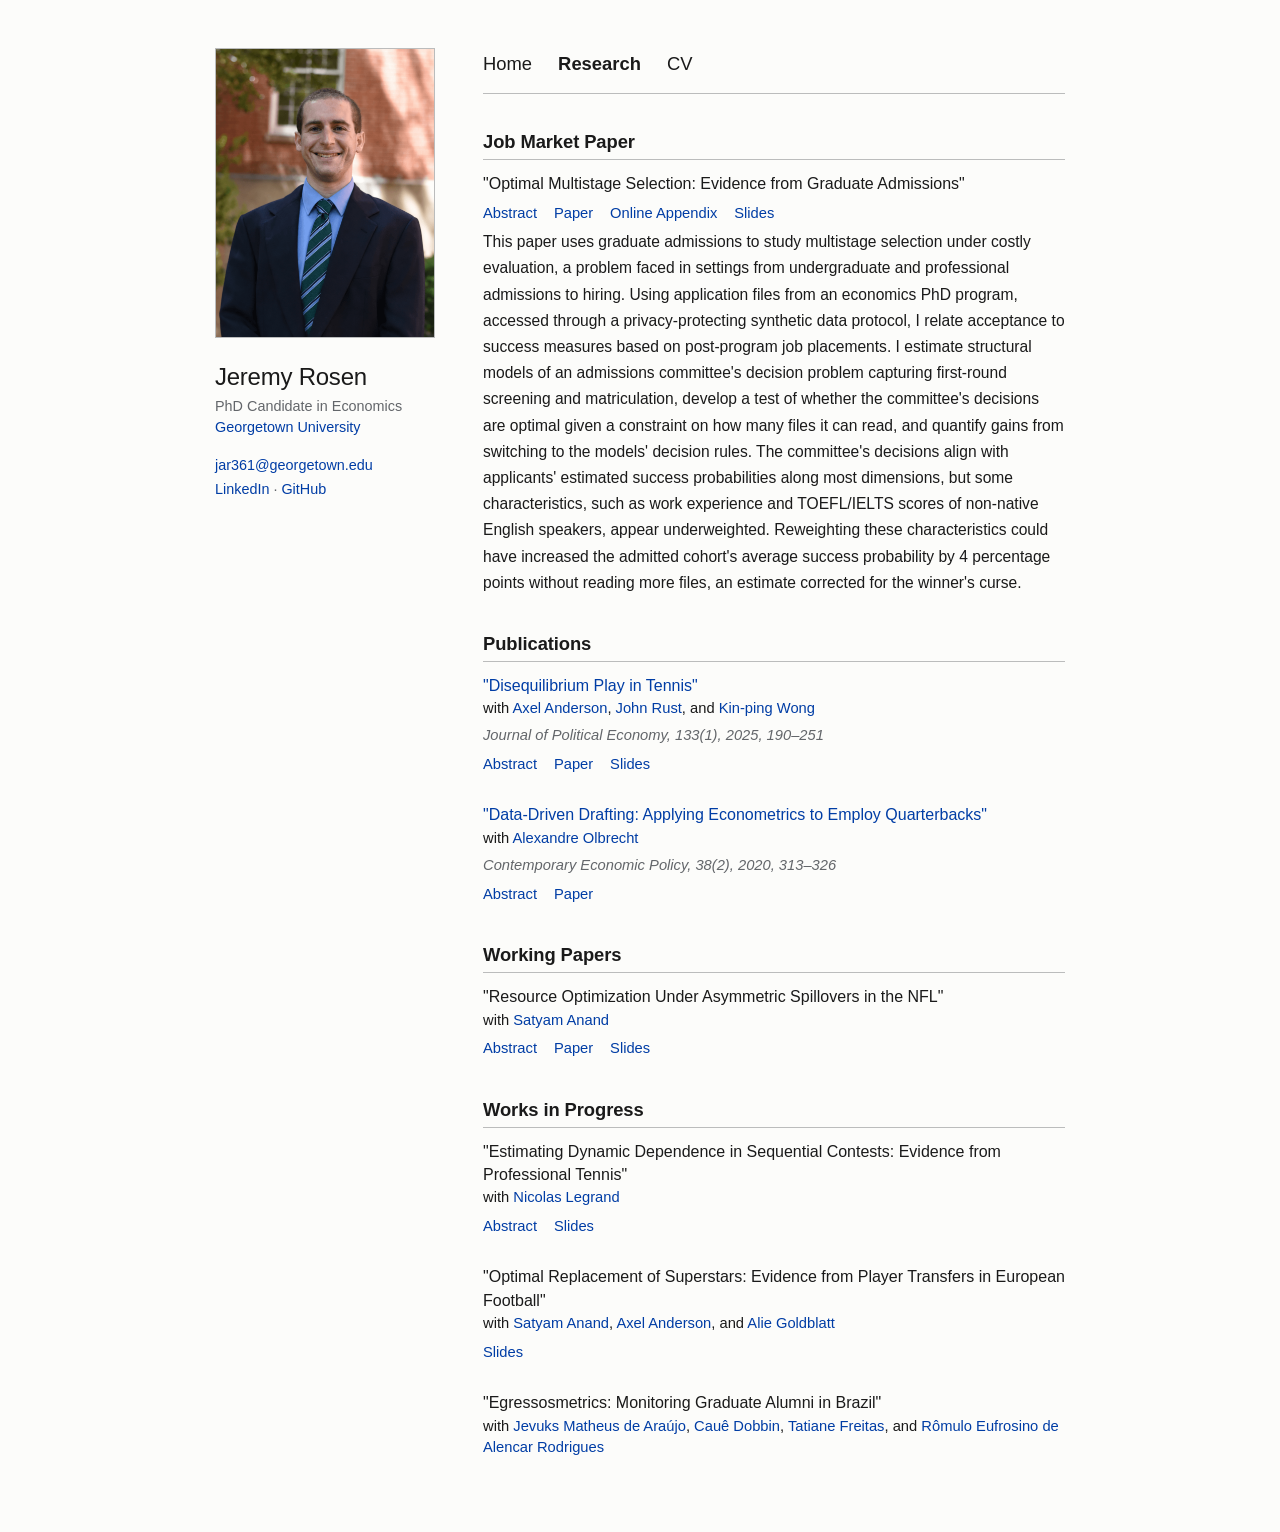
==== commit 134d4b99: "Update research.html" ====
--- a/research.html
+++ b/research.html
@@ -71,7 +71,7 @@
         <!-- Job Market Paper -->
         <h2>Job Market Paper</h2>
         <div class="paper">
-            <div class="paper-title">"Optimal Dynamic Selection Under Costly Evaluation: Evidence from Graduate Admissions"</div>
+            <div class="paper-title">"Optimal Multistage Selection: Evidence from Graduate Admissions"</div>
             <div class="links">
                 <a href="#jmp-abstract" class="abstract-toggle" aria-expanded="true" aria-controls="jmp-abstract">Abstract</a>
                 <a href="https://jeremyarosen.com/papers/grad_admissions_paper.pdf">Paper</a>
@@ -79,7 +79,7 @@
                 <a href="https://jeremyarosen.com/papers/grad_admissions_presentation.pdf">Slides</a>
             </div>
             <p class="abstract is-open" id="jmp-abstract">
-                This paper uses graduate admissions to study dynamic selection under costly evaluation, a problem faced in settings from undergraduate and professional admissions to hiring.
+                This paper uses graduate admissions to study multistage selection under costly evaluation, a problem faced in settings from undergraduate and professional admissions to hiring.
                 Using application files from an economics PhD program, accessed through a privacy-protecting synthetic data protocol, I relate acceptance to success measures based on post-program job placements.
                 I estimate structural models of an admissions committee's decision problem capturing first-round screening and matriculation, develop a test of whether the committee's decisions are optimal given a constraint on how many files it can read, and quantify gains from switching to the models' decision rules.
                 The committee's decisions align with applicants' estimated success probabilities along most dimensions, but some characteristics, such as work experience and TOEFL/IELTS scores of non-native English speakers, appear underweighted.
--- a/style.css
+++ b/style.css
@@ -10,7 +10,7 @@
     --border: #BBBCBC;            /* Georgetown Cool Gray 4 */
     --bg: #FCFCFA;                /* Georgetown Pantone 7527,  10% tint */
     --sidebar-width: 220px;
-    --content-max: 620px;
+    --content-max: 630px;
     --gap: 3rem;
 }
 
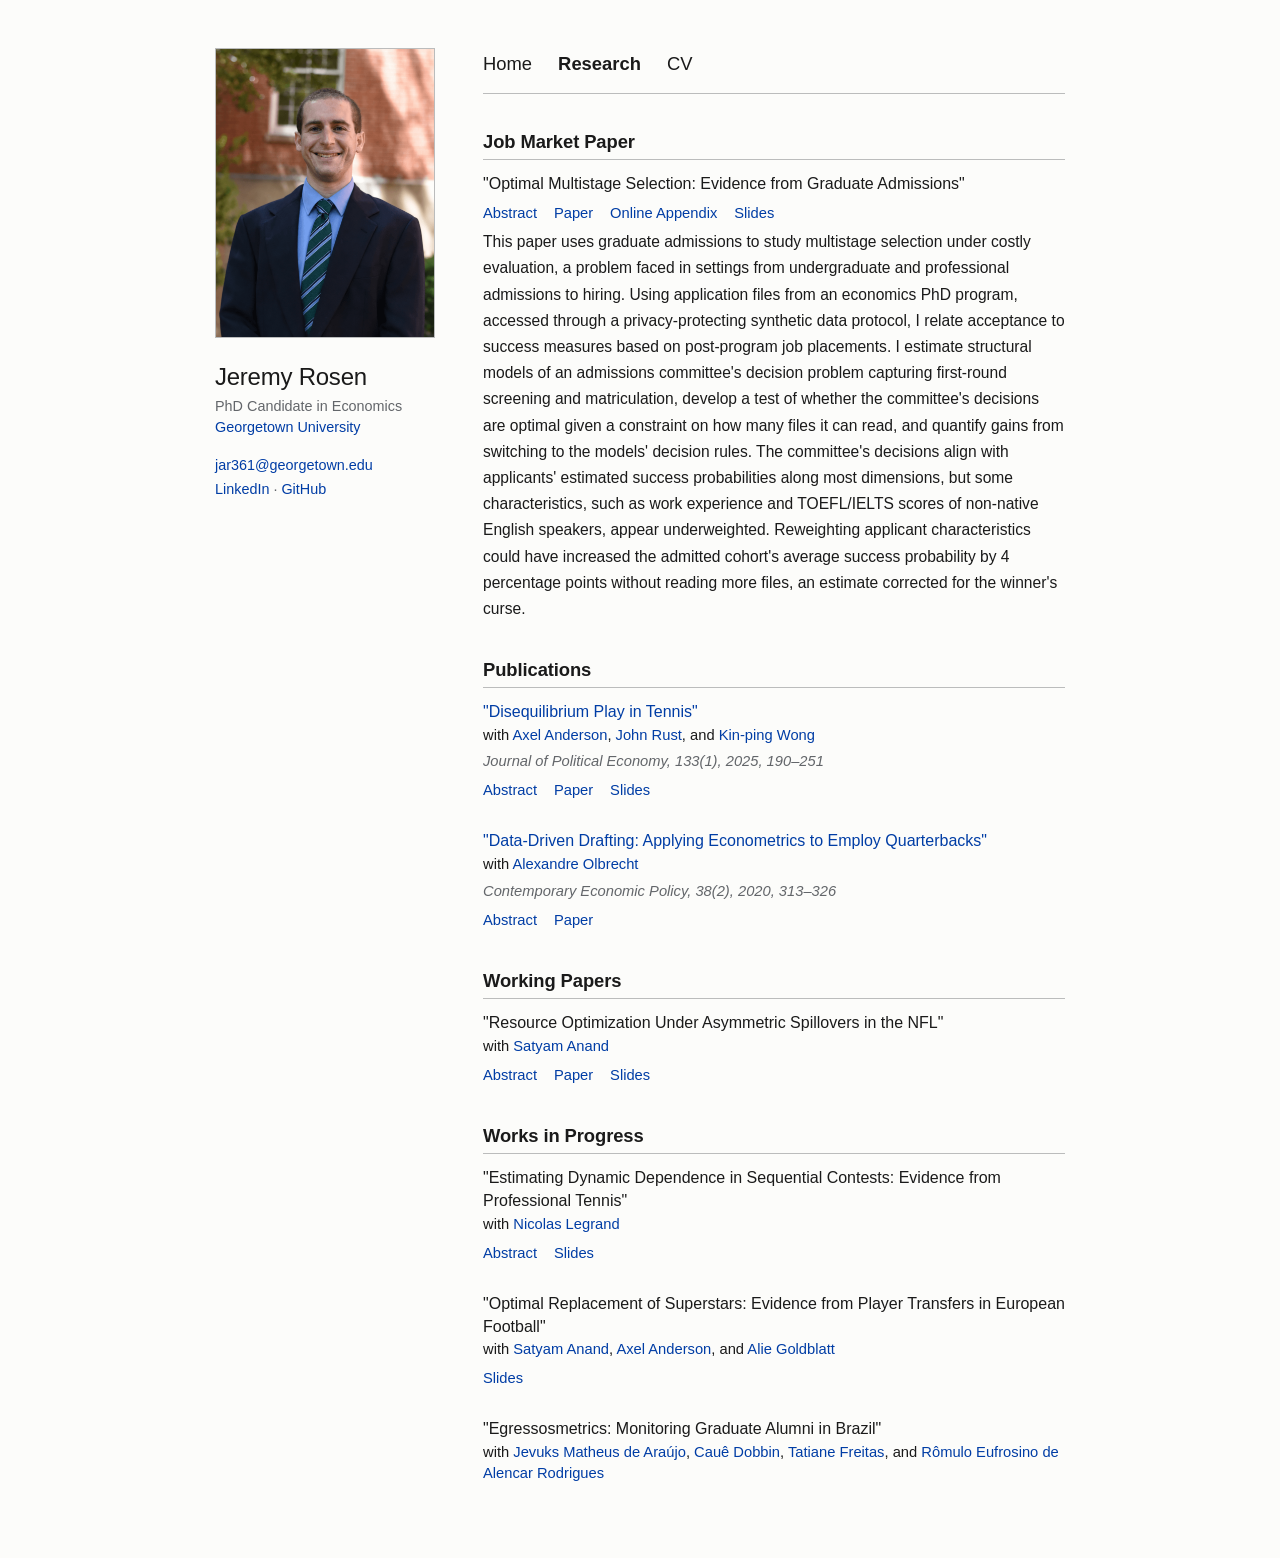
==== commit 38339b6e: "Update research.html" ====
--- a/research.html
+++ b/research.html
@@ -83,7 +83,7 @@
                 Using application files from an economics PhD program, accessed through a privacy-protecting synthetic data protocol, I relate acceptance to success measures based on post-program job placements.
                 I estimate structural models of an admissions committee's decision problem capturing first-round screening and matriculation, develop a test of whether the committee's decisions are optimal given a constraint on how many files it can read, and quantify gains from switching to the models' decision rules.
                 The committee's decisions align with applicants' estimated success probabilities along most dimensions, but some characteristics, such as work experience and TOEFL/IELTS scores of non-native English speakers, appear underweighted.
-                Reweighting these characteristics could have increased the admitted cohort's average success probability by 4 percentage points without reading more files, an estimate corrected for the winner's curse.
+                Reweighting applicant characteristics could have increased the admitted cohort's average success probability by 4 percentage points without reading more files, an estimate corrected for the winner's curse.
             </p>
         </div>
 
